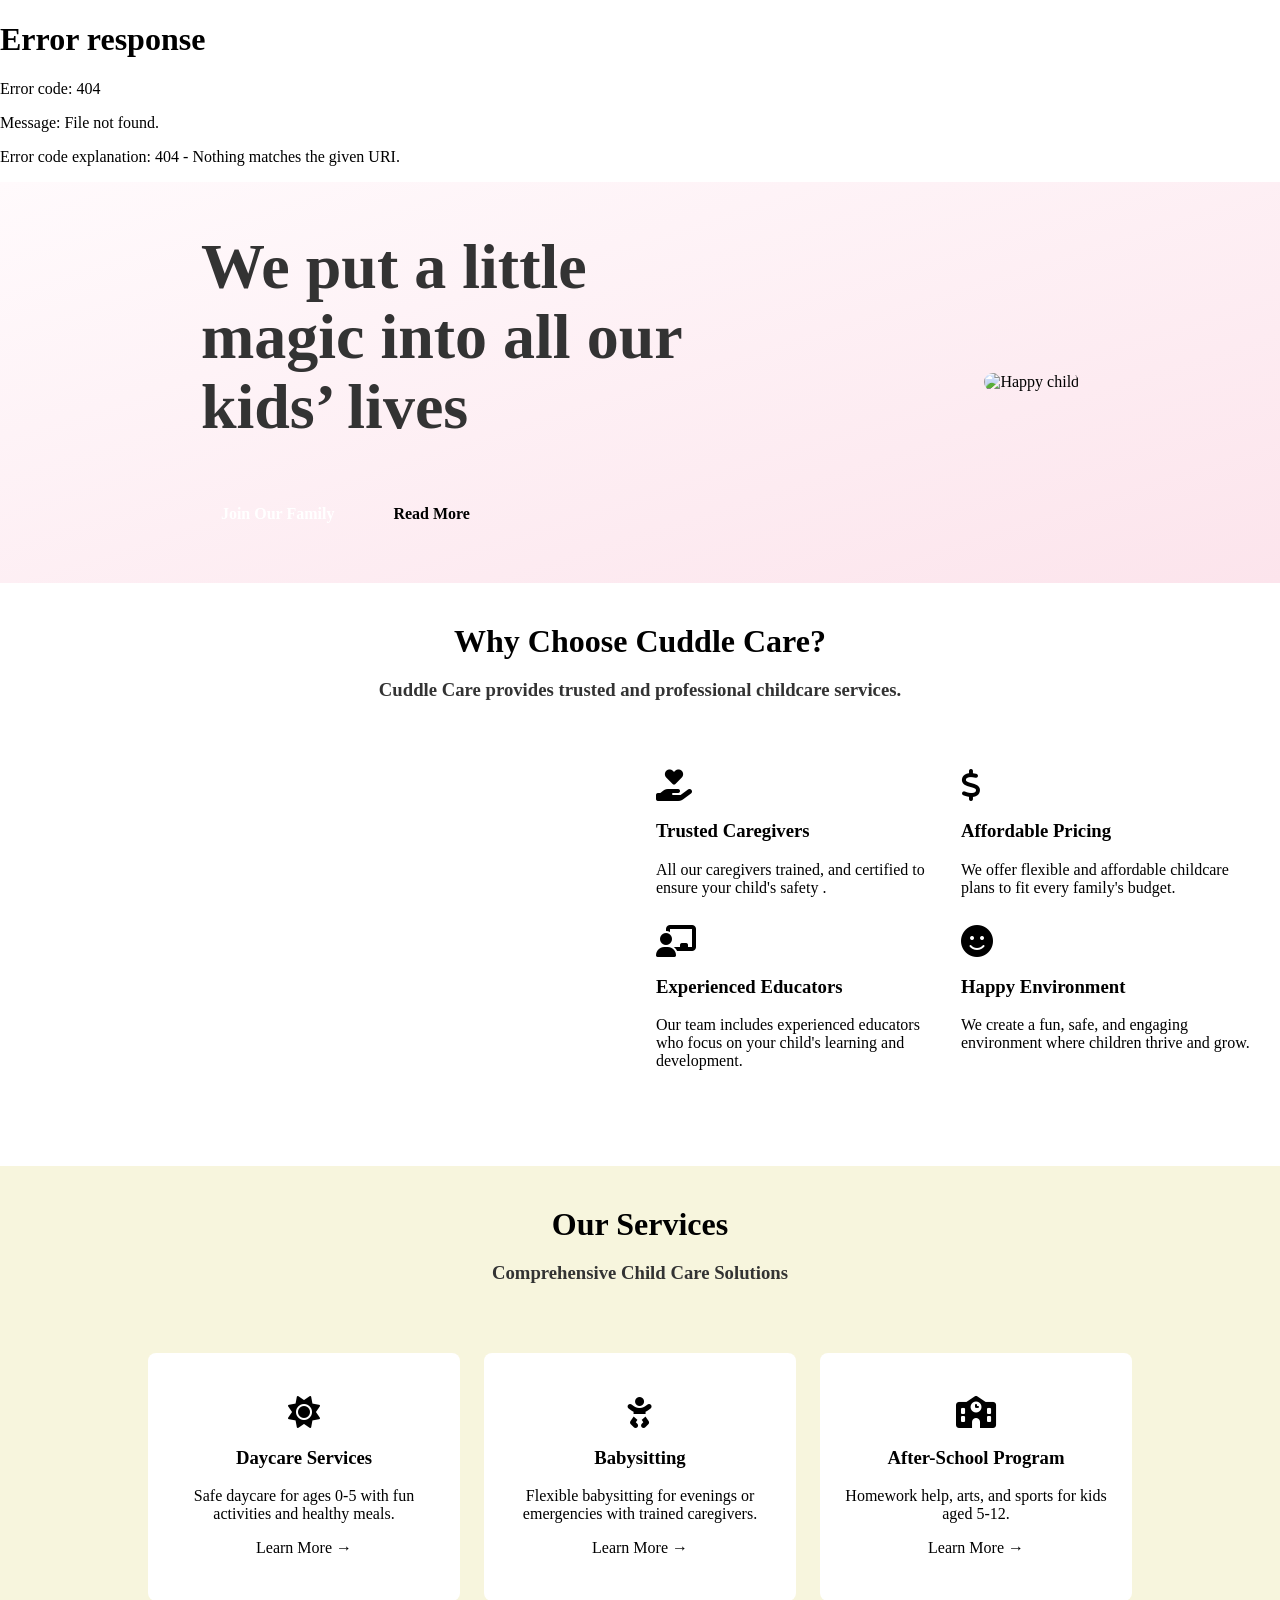
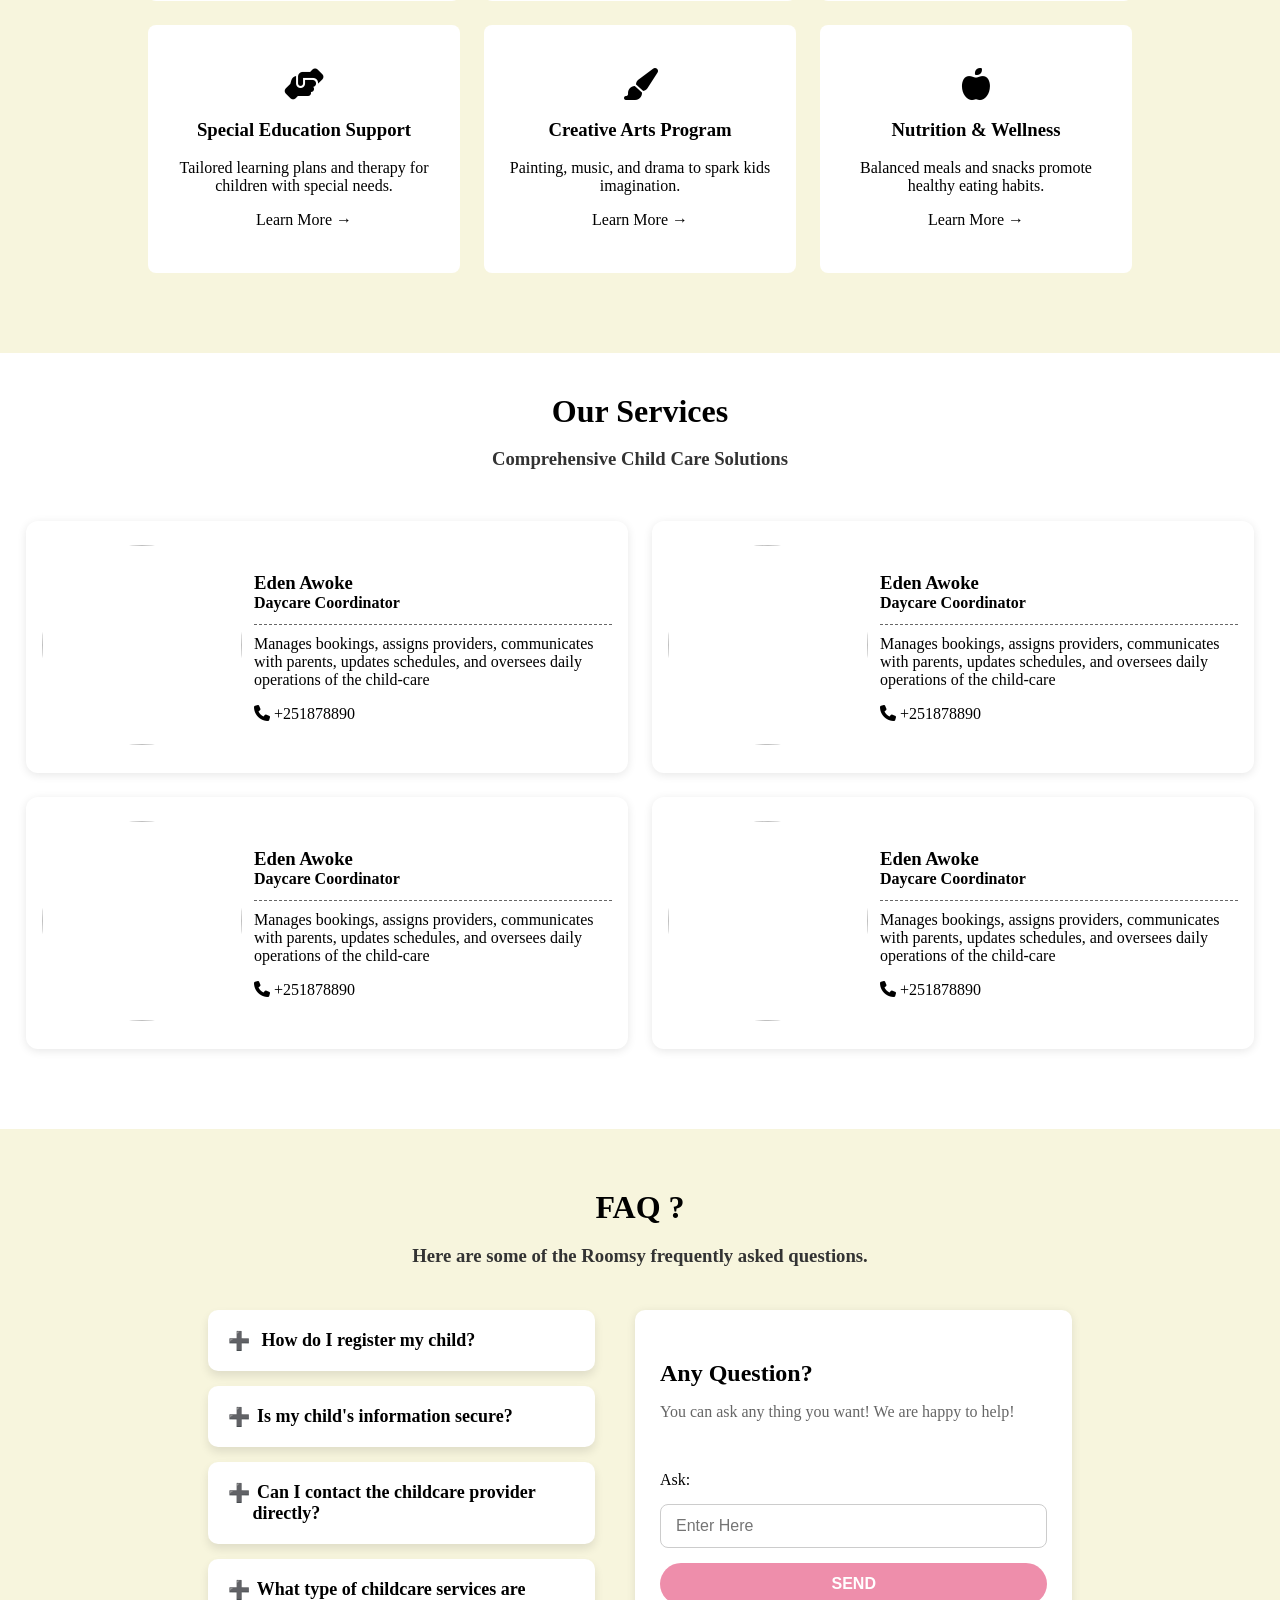
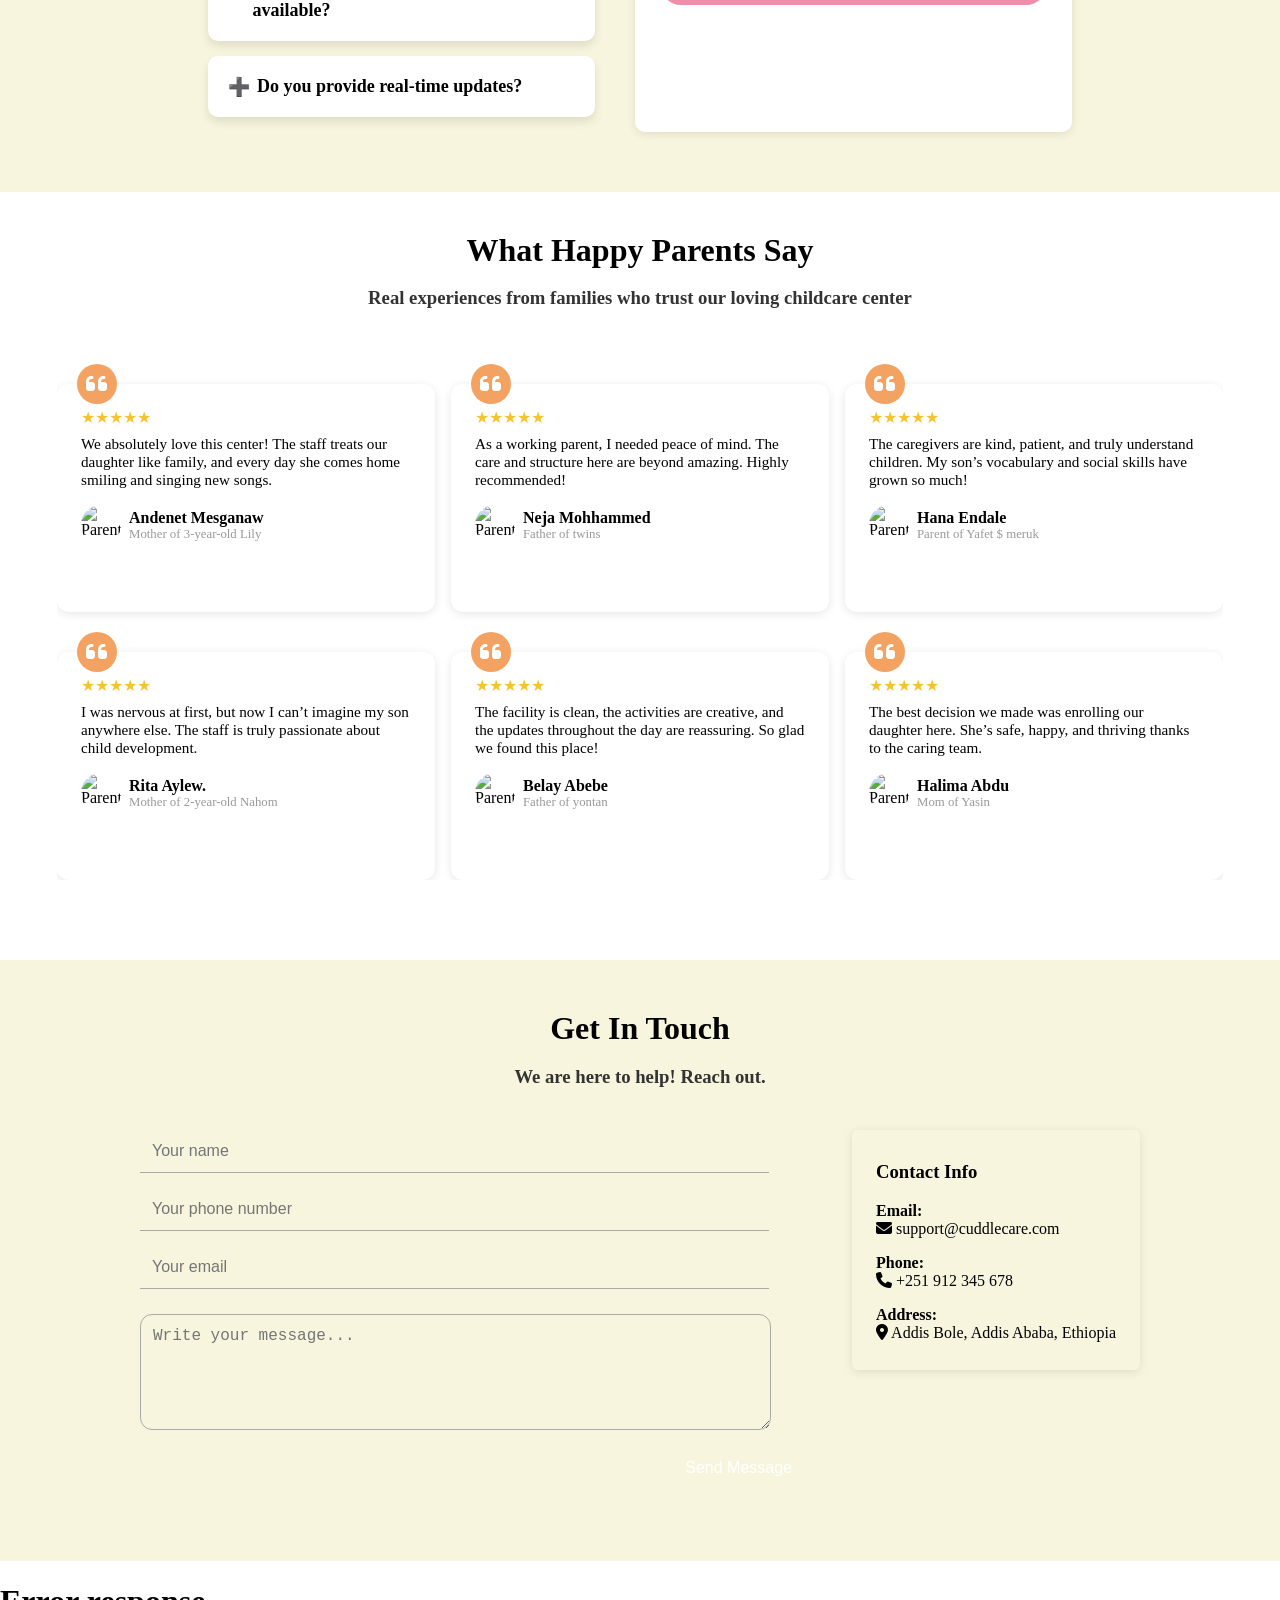
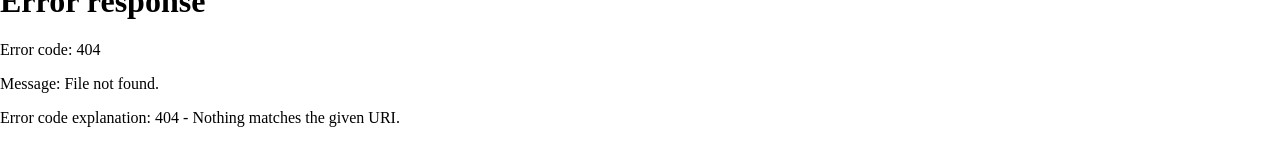
==== frontend/index.html @ 2f06470e "updateing the frontend part" ====
<!DOCTYPE html>
<html lang="en">

<head>
  <meta charset="UTF-8">
  <meta name="viewport" content="width=device-width, initial-scale=1.0">
  <title>Cuddle Care</title>
  <link rel="preconnect" href="https://fonts.googleapis.com">
  <link rel="preconnect" href="https://fonts.gstatic.com" crossorigin>

  <link href="https://fonts.googleapis.com/css2?family=Montserrat:ital,wght@0,100..900;1,100..900&display=swap"
    rel="stylesheet">
  <link rel="preconnect" href="https://fonts.googleapis.com">
  <link rel="preconnect" href="https://fonts.gstatic.com" crossorigin>

  <link
    href="https://fonts.googleapis.com/css2?family=Poppins:ital,wght@0,100;0,200;0,300;0,400;0,500;0,600;0,700;0,800;0,900;1,100;1,200;1,300;1,400;1,500;1,600;1,700;1,800;1,900&display=swap"
    rel="stylesheet">
  <link rel="stylesheet" href="css/style.css">
  <link rel="stylesheet" href="css/components/footer.css">
  <link rel="stylesheet" href="css/components/header.css">

  <link rel="stylesheet" href="https://cdnjs.cloudflare.com/ajax/libs/font-awesome/6.4.2/css/all.min.css">
  <link rel="icon" type="image/png" href="images/favicon.png">
  <link href="https://fonts.googleapis.com/css2?family=Fredoka:wght@400;700&display=swap" rel="stylesheet">

  <script src="https://kit.fontawesome.com/a076d05399.js" crossorigin="anonymous"></script>

</head>

<body>
  <!-- Header -->
  <custom-header></custom-header>

  <!-- Main -->
  <main>
    <section class="hero">
      <div class="content">
        <h1 class="main-title">
          We put a little <br />
          magic into all our <br />
          <span class="highlight">kids’ lives</span>
        </h1>
        <div class="btn-group">
          <a href="#" class="btn primary">Join Our Family</a>
          <a href="#" class="btn secondary">Read More</a>
        </div>
      </div>
      <div class="image">
        <img src="./images/child_image-removebg-preview.png" alt="Happy child" />
      </div>
    </section>

    <!-- Services section -->
    <section class="why-us">
      <div class="header">
        <h1>Why Choose Cuddle Care?</h1>
        <h3>Cuddle Care provides trusted and professional childcare services.</p>
      </div>
      <div class="whycontent">

        <div class="features">
          <div class="feature">
            <i class="fas fa-hand-holding-heart"></i>
            <h3>Trusted Caregivers</h3>
            <p>All our caregivers trained, and certified to ensure your child's safety .</p>
          </div>
          <div class="feature">
            <i class="fas fa-dollar-sign"></i>
            <h3>Affordable Pricing</h3>
            <p>We offer flexible and affordable childcare plans to fit every family's budget.</p>
          </div>
          <div class="feature">
            <i class="fas fa-chalkboard-teacher"></i>
            <h3>Experienced Educators</h3>
            <p>Our team includes experienced educators who focus on your child's learning and development.</p>
          </div>
          <div class="feature">
            <i class="fas fa-smile"></i>
            <h3>Happy Environment</h3>
            <p>We create a fun, safe, and engaging environment where children thrive and grow.</p>
          </div>
        </div>
        <div class="whyImage">
          <img src="images/whyus.jpg" alt="">
        </div>
      </div>
    </section>
    <section class="services">
      <div class="header">
        <h1>Our Services</h1>
        <h3>Comprehensive Child Care Solutions</h3>
      </div>
      <div class="service-cards">
        <div class="service-card">
          <i class="fas fa-sun"></i>
          <h3>Daycare Services</h3>
          <p>Safe daycare for ages 0-5 with fun activities and healthy meals.</p>
          <a href="#">Learn More &#8594;</a>
        </div>
        <div class="service-card">
          <i class="fas fa-baby"></i>
          <h3>Babysitting</h3>
          <p>Flexible babysitting for evenings or emergencies with trained caregivers.</p>
          <a href="#">Learn More &#8594;</a>

        </div>
        <div class="service-card">
          <i class="fas fa-school"></i>
          <h3>After-School Program</h3>
          <p>Homework help, arts, and sports for kids aged 5-12.</p>
          <a href="#">Learn More &#8594;</a>
        </div>
        <div class="service-card">
          <i class="fas fa-hands-helping"></i>
          <h3>Special Education Support</h3>
          <p>Tailored learning plans and therapy for children with special needs.</p>
          <a href="#">Learn More &#8594;</a>
        </div>
        <div class="service-card">
          <i class="fas fa-paint-brush"></i>
          <h3>Creative Arts Program</h3>
          <p>Painting, music, and drama to spark kids imagination.</p>
          <a href="#">Learn More &#8594;</a>
        </div>
        <div class="service-card">
          <i class="fas fa-apple-alt"></i>
          <h3>Nutrition & Wellness</h3>
          <p>Balanced meals and snacks promote healthy eating habits.</p>
          <a href="#">Learn More &#8594;</a>
        </div>
      </div>
    </section>



    <!-- About Section -->
    <section class="teamsection">
      <div class="header">
        <h1>Our Services</h1>
        <h3>Comprehensive Child Care Solutions</h3>
      </div>
      <div class="team">
        <div class="team-member">
          <div class="teamImage"><img src="images/profile.jpg" alt=""></div>
          <div class="teamcontent">
            <div class="name">
              <h3>Eden Awoke</h3>
              <h4>Daycare Coordinator</h4>
            </div>
            <p>Manages bookings, assigns providers, communicates with parents, updates schedules, and oversees daily
              operations of the child-care</p>
            <div class="contact">
              <i class="fa-solid fa-phone"></i>
              +251878890
            </div>
          </div>
        </div>
        <div class="team-member">
          <div class="teamImage"><img src="images/profile.jpg" alt=""></div>
          <div class="teamcontent">
            <div class="name">
              <h3>Eden Awoke</h3>
              <h4>Daycare Coordinator</h4>
            </div>
            <p>Manages bookings, assigns providers, communicates with parents, updates schedules, and oversees daily
              operations of the child-care</p>
            <div class="contact">
              <i class="fa-solid fa-phone"></i>
              +251878890
            </div>
          </div>
        </div>
        <div class="team-member">
          <div class="teamImage"><img src="images/profile.jpg" alt=""></div>
          <div class="teamcontent">
            <div class="name">
              <h3>Eden Awoke</h3>
              <h4>Daycare Coordinator</h4>
            </div>
            <p>Manages bookings, assigns providers, communicates with parents, updates schedules, and oversees daily
              operations of the child-care</p>
            <div class="contact">
              <i class="fa-solid fa-phone"></i>
              +251878890
            </div>
          </div>
        </div>
        <div class="team-member">
          <div class="teamImage"><img src="images/profile.jpg" alt=""></div>
          <div class="teamcontent">
            <div class="name">
              <h3>Eden Awoke</h3>
              <h4>Daycare Coordinator</h4>
            </div>
            <p>Manages bookings, assigns providers, communicates with parents, updates schedules, and oversees daily
              operations of the child-care</p>
            <div class="contact">
              <i class="fa-solid fa-phone"></i>
              +251878890
            </div>
          </div>
        </div>
      </div>
    </section>

    <section class="faq-section">
      <div class="header">
        <h1>FAQ ?</h1>
        <h3>Here are some of the Roomsy frequently asked questions.</h3>
      </div>
      <div class="faq-content">
        <div class="questions">
          <details>
            <summary>&nbsp; How do I register my child?</summary>
            <p>You can register your child by creating an account as a parent/guardian, then filling out the child
              registration form under your dashboard.</p>
          </details>

          <details>
            <summary> &nbsp;Is my child's information secure?</summary>
            <p>Yes, we use secure encryption protocols to keep all personal and medical information safe and private.
            </p>
          </details>

          <details>
            <summary>&nbsp;Can I contact the childcare provider directly?</summary>
            <p>Yes, once a booking is confirmed, you’ll have access to secure messaging with the childcare provider
              through your dashboard.</p>
          </details>

          <details>
            <summary>&nbsp;What type of childcare services are available?</summary>
            <p>We support daycare centers, babysitters, preschool programs, and after-school care options.</p>
          </details>

          <details>
            <summary>&nbsp;Do you provide real-time updates?</summary>
            <p>Yes, providers can send real-time updates about your child’s activities, meals, naps, and more throughout
              the day.</p>
          </details>
        </div>
        <div class="inquiry">
          <h1>Any Question?</h1>
          <p>You can ask any thing you want! We are happy to help!</p>
          <form class="inquiry-wrapper">
            <label for="question">Ask:</label>
            <input type="text" id="question" name="question" placeholder="Enter Here" required>
            <button type="submit">Send</button>
          </form>
        </div>
      </div>
    </section>
    <section class="testimonials" id="testimonials">
      <div class="header">
        <h1>What Happy Parents Say</h1>
        <h3>Real experiences from families who trust our loving childcare center</h3>
      </div>
      <div class="testimonial-container">
        <div class="testimonial-wrapper" id="carousel">
          <div class="testimonial-card">
            <i class="fa-solid fa-quote-left"></i>
            <div class="stars">★★★★★</div>
            <div class="testimonial-text">
              We absolutely love this center! The staff treats our daughter like family, and every day she comes home
              smiling and singing new songs.
            </div>
            <div class="testimonial-footer">
              <img src="https://i.pravatar.cc/40?img=12" alt="Parent 1" />
              <div>
                <div class="name">Andenet Mesganaw</div>
                <div class="title">Mother of 3-year-old Lily</div>
              </div>
            </div>
          </div>

          <div class="testimonial-card">
            <i class="fa-solid fa-quote-left"></i>
            <div class="stars">★★★★★</div>
            <div class="testimonial-text">
              As a working parent, I needed peace of mind. The care and structure here are beyond amazing. Highly
              recommended!
            </div>
            <div class="testimonial-footer">
              <img src="https://i.pravatar.cc/40?img=14" alt="Parent 2" />
              <div>
                <div class="name">Neja Mohhammed</div>
                <div class="title">Father of twins</div>
              </div>
            </div>
          </div>

          <div class="testimonial-card">
            <i class="fa-solid fa-quote-left"></i>
            <div class="stars">★★★★★</div>
            <div class="testimonial-text">
              The caregivers are kind, patient, and truly understand children. My son’s vocabulary and social skills
              have grown so much!
            </div>
            <div class="testimonial-footer">
              <img src="https://i.pravatar.cc/40?img=22" alt="Parent 3" />
              <div>
                <div class="name">Hana Endale</div>
                <div class="title">Parent of Yafet $ meruk</div>
              </div>
            </div>
          </div>

          <div class="testimonial-card">
            <i class="fa-solid fa-quote-left"></i>
            <div class="stars">★★★★★</div>
            <div class="testimonial-text">
              I was nervous at first, but now I can’t imagine my son anywhere else. The staff is truly passionate about
              child development.
            </div>
            <div class="testimonial-footer">
              <img src="https://i.pravatar.cc/40?img=24" alt="Parent 4" />
              <div>
                <div class="name">Rita Aylew.</div>
                <div class="title">Mother of 2-year-old Nahom</div>
              </div>
            </div>
          </div>

          <div class="testimonial-card">
            <i class="fa-solid fa-quote-left"></i>
            <div class="stars">★★★★★</div>
            <div class="testimonial-text">
              The facility is clean, the activities are creative, and the updates throughout the day are reassuring. So
              glad we found this place!
            </div>
            <div class="testimonial-footer">
              <img src="https://i.pravatar.cc/40?img=16" alt="Parent 5" />
              <div>
                <div class="name">Belay Abebe</div>
                <div class="title">Father of yontan</div>
              </div>
            </div>
          </div>

          <div class="testimonial-card">
            <i class="fa-solid fa-quote-left"></i>
            <div class="stars">★★★★★</div>
            <div class="testimonial-text">
              The best decision we made was enrolling our daughter here. She’s safe, happy, and thriving thanks to the
              caring team.
            </div>
            <div class="testimonial-footer">
              <img src="https://i.pravatar.cc/40?img=18" alt="Parent 6" />
              <div>
                <div class="name">Halima Abdu</div>
                <div class="title">Mom of Yasin</div>
              </div>
            </div>
          </div>
        </div>
      </div>
    </section>
    <section class="get-in-touch" id="get-in-touch">
      <div class="header">
        <h1>Get In Touch</h1>
        <h3>We are here to help! Reach out.</h3>
      </div>
      <div class="contact-wrapper">
        <div class="contact-form">
          <form action="send-email.php" method="post">
              <input type="text" id="name" name="name" placeholder="Your name" required>
              <input type="tel" id="phone" name="phone" placeholder="Your phone number" required>
            <br>
            <input type="email" id="email" name="email" placeholder="Your email" required><br>
            <textarea id="message" name="message" cols="30" rows="5" placeholder="Write your message..."
              required></textarea><br>
            <div class="button-wrapper">
              <button type="submit">Send Message</button>
            </div>
          </form>
        </div>

        <div class="vertical-line"></div>

        <div class="contact-info">
          <h3>Contact Info </h3>
          <p><strong>Email:</strong><br> <i class="fa-solid fa-envelope"></i> support@cuddlecare.com</p>
          <p><strong>Phone:</strong><br> <i class="fa-solid fa-phone"></i> +251 912 345 678</p>
          <p><strong>Address:</strong><br> <i class="fa-solid fa-location-dot"></i> Addis Bole, Addis Ababa, Ethiopia
          </p>
        </div>

      </div>

    </section>

  </main>
  <custom-footer></custom-footer>
  <script src="js/app.js"></script>
  <script src="./js/layout.js" defer></script>
</body>

</html>
---- frontend/css/style.css ----
@import url('./variables.css');

body {
  font-family: var(--font-family-p);
  margin: 0;
  padding: 0;
  animation: fadeIn 1.5s ease-in-out;
  box-sizing: border-box;
}

h1 {
  font-family: var(--font-family-h);
}

html,
body {
  overflow-x: hidden;
}

@keyframes fadeIn {
  from {
    opacity: 0;
  }

  to {
    opacity: 1;
  }
}

.header {
  text-align: center;
}

.header h1 {
  font-size: 32px;
  font-weight: 700;
  margin: 0;
}

.header h3 {
  font-family: 12px;
  color: #333;
}

@media (main-width:760px) {
  .header h1 {
    font-size: 46px;
  }

  .header h3 {
    font-size: 16px;
  }
}

.hero {
  display: flex;
  align-items: center;
  justify-content: space-around;
  padding: 50px;
  background: linear-gradient(to bottom right, #fffafc, #fce4ec);
  overflow: hidden;
}

.hero h1 {
  color: #333;
  margin-top: 0;
  font-size: 4em;
  font-weight: bold;
  line-height: 70px;
}

.highlight {
  color: var(--primary-color);
  font-weight: bold;
}

.btn {
  display: inline-block;
  padding: 10px 20px;
  text-decoration: none;
  font-weight: bold;
  border-radius: 30px;
  margin-right: 15px;
  transition: all 0.3s ease;
}

.primary {
  background-color: var(--primary-color);
  color: white;
}

.secondary {
  border: 2px solid var(--primary-color);
  color: var(--primary-color);
  background-color: transparent;
}

.secondary:hover {
  background-color: var(--primary-color);
  color: white;
}

.primary:hover {
  opacity: 0.85;
}

.image img {
  max-width: 400px;
  height: auto;
  border-radius: 20px;
}

@media (max-width: 800px) {
  .hero h1 {
    font-size: 3em;
    line-height: 50px;
  }

  .content,
  .image {
    width: 50%;
  }

  .image img {
    max-width: 300px;
  }

  .buttons {
    justify-content: center;
    flex-wrap: wrap;
  }
}

@media (max-width: 560px) {
  .hero {
    width: 100%;
    width: 100%;
    padding: 20px 15px;
    box-sizing: border-box;
    display: flex;
    flex-direction: column;
    padding-top: 60px;
  }

  .hero h1 {
    font-size: 35px;
    padding: 20px;
    margin: 0px;
    margin-bottom: 20px;
  }

  .breadcrumb {
    padding-top: 30px;
    font-size: 12px;
    margin-bottom: 4px;
  }

  .content,
  .image {
    width: 100%;
    text-align: center;
  }

  .btn-group {
    display: flex;
    align-items: center;
    justify-content: center;
  }

  .btn {
    margin-bottom: 10px;
    width: 90px;
    font-size: 13px;
    padding: 5px 8px;
    text-align: center;
  }

  .hero {
    padding: 15px;
  }

  .image img {
    width: 180px;
    margin-top: 50px;
  }
}

.section {
  padding: 60px 20px;
  width: 1000px;
  margin: auto;
}

.section h2 {
  color: var(--primary-color);
  font-size: 2rem;
  margin-bottom: 15px;
  text-align: center;
}

.section p {
  font-size: 1rem;
  line-height: 1.6;
  text-align: center;
}

.mission {
  margin: auto;
  width: 80%;
  text-align: center;
}

.mission hr {
  height: 5px;
  border: none;
  background-color: var(--primary-color);
  margin: 20px 500px 20px 500px;
  border-radius: 50%;

}

.why-us {
  padding: 40px 26px;
  padding-bottom: 80px;
  display: flex;
  flex-direction: column;
  align-items: center;
  justify-content: center;
  gap: 32px;

}

.why-us .whycontent {
  display: grid;
  grid-template-columns: 1fr;
  justify-items: center;
  align-items: center;
  gap: 32px;
}

.whycontent .features {
  order: 1;
  display: grid;
  grid-template-columns: 1fr;
  gap: 12px;
}

.feature i {
  font-size: 32px;
  color: var(--primary-color);
}

.whyImage img {
  order: 0;
  width: 100%;
  border-radius: 8px;
}


@media (min-width:780px) {
  .why-us {
    gap: 50px;
  }

  .why-us .whycontent {
    grid-template-columns: 1fr 1fr;
  }

  .whycontent .features {
    grid-template-columns: 1fr 1fr;
  }
}

.services {
  background: #f7f5dd;
  padding: 40px 26px;
  padding-bottom: 80px;
  display: flex;
  flex-direction: column;
  align-items: center;
  justify-content: center;
  gap: 32px;
}

.service-cards {
  display: grid;
  grid-template-columns: 1fr;
  place-content: center;
  align-items: center;
  gap: 24px;
}

.service-cards .service-card {
  width: 280px;
  height: 200px;
  text-align: center;
  background-color: #fff;
  padding: 24px 16px;
  border: #aaa;
  border-radius: 6px;
  display: flex;
  align-items: center;
  justify-content: center;
  flex-direction: column;
  border-radius: 8px;
}

.service-card i {
  font-size: 32px;
  color: var(--primary-color);
}

.service-card p {
  margin-top: 0px;
}

.service-card a {
  text-decoration: none;
  color: var(--primary-color);
  transition: all 0.5s ease-in-out;

}

.service-card a:hover {
  transform: scale(1.1);
}

@media (min-width:780px) {
  .services {
    gap: 50px;
  }

  .services .service-cards {
    grid-template-columns: 1fr 1fr;
  }
}

@media (min-width:780px) {
  .services .service-cards {
    grid-template-columns: 1fr 1fr 1fr;
  }
}

.teamsection {
  padding: 40px 26px;
  padding-bottom: 80px;
  display: flex;
  flex-direction: column;
  align-items: center;
  justify-content: center;
  gap: 32px;
}

.team {
  display: grid;
  grid-template-columns: 1fr;
  align-items: center;
  place-items: center;
  gap: 24px;
}

.team .team-member {
  display: flex;
  flex-direction: column;
  align-items: center;
  gap: 12px;
  box-shadow: 0 2px 10px rgba(0, 0, 0, 0.097);
  border-radius: 12px;
  padding: 24px 16px;
}


.teamImage img {
  object-position: center;
  border-radius: 50%;
  width: 130px;
  height: 130px;
  border-color: black;
  border-width: 1px;
}

.teamcontent {
  text-align: left;
}

.teamcontent .name {
  padding-bottom: 12px;
  border-bottom: 1px dashed #666;

}

.teamcontent p {
  margin-top: 10px;
}

.teamcontent .name h4,
.teamcontent .name h3 {
  margin: 0px;
}

@media (min-width:760px) {
  .team {
    grid-template-columns: 1fr 1fr;
  }
  .team .team-member {
    flex-direction: row;
  }

  .teamImage img {
    width: 200px;
    height: 200px;
  }
}



.faq-section {
  padding: 60px 20px;

  display: flex;

  justify-content: center;
  gap: 24px;
  flex-direction: column;
  background: #f7f5dd;
}

.header {
  text-align: center;

}

.faq-content {
  max-width: 1200px;
  margin: auto;
  display: flex;
  flex-wrap: wrap;
  gap: 40px;
  justify-content: space-between;
}

.questions {
  flex: 1;
  min-width: 300px;
}

.questions details {
  background: #fff;
  border-radius: 10px;
  padding: 20px;
  margin-bottom: 15px;
  box-shadow: 0 5px 10px rgba(0, 0, 0, 0.097);
  transition: all 0.3s ease;
}

.questions summary {
  font-size: 18px;
  font-weight: bold;
  cursor: pointer;
  outline: none;
}

.questions p {
  margin-top: 10px;
  color: #555;
  font-size: 16px;
}

details summary {
  list-style: none;
  cursor: pointer;
  position: relative;
  padding-left: 25px;
}

details summary::before {
  content: "➕";
  position: absolute;
  left: 0;
  top: 0;
  font-size: 18px;
  color: #00bcd4;
  transition: transform 0.3s;
}

details[open] summary::before {
  content: "➖";
}

.inquiry {
  flex: 1;
  min-width: 300px;
  background: #fff;
  padding: 30px 25px;
  border-radius: 10px;
  box-shadow: 0 2px 10px rgba(0, 0, 0, 0.097);
}

.inquiry h1 {
  font-size: 24px;
  margin-bottom: 10px;
}

.inquiry p {
  margin-bottom: 50px;
  color: #666;
}

.inquiry-wrapper {
  display: flex;
  flex-direction: column;
  gap: 15px;
}

.inquiry-wrapper input {
  padding: 12px 15px;
  border: 1px solid #ccc;
  border-radius: 8px;
  font-size: 16px;
}

.inquiry-wrapper button {
  background: #ee8eab;
  color: white;
  border: none;
  padding: 12px 25px;
  font-size: 16px;
  text-transform: uppercase;
  border-radius: 30px;
  cursor: pointer;
  font-weight: bold;
  transition: background 0.3s ease;
}

.inquiry-wrapper button:hover {
  background: var(--primary-light);
}

@media (max-width: 768px) {
  .faq-content {
    flex-direction: column;
  }

  .questions,
  .inquiry {
    width: 100%;
  }
}

.testimonials {
  padding: 40px 26px;
  padding-bottom: 80px;
  display: flex;
  flex-direction: column;
  align-items: center;
  justify-content: center;
  gap: 32px;

}


.testimonial-container {
  position: relative;
  overflow-x: hidden;
}

.testimonial-wrapper {
  display: grid;
  grid-template-columns: 1fr;
  align-items: center;
  gap: 1rem;
  transition: transform 0.5s ease-in-out;
}

.testimonial-card {
  margin-top: 24px;
  background: #fff;
  border-radius: 12px;
  box-shadow: 0 4px 10px rgba(0, 0, 0, 0.08);
  padding: 1.5rem;
  width: 330px;
  height: 180px;
  flex-shrink: 0;
  box-shadow: 0 2px 10px rgba(0, 0, 0, 0.097);
  position: relative;
}

.testimonial-card i {
  position: absolute;
  top: -20px;
  left: 20px;
  background: #f4a261;
  color: #fff;
  font-size: 1.5rem;
  border-radius: 50%;
  width: 40px;
  height: 40px;
  display: flex;
  align-items: center;
  justify-content: center;
}

.testimonial-card .stars {
  color: #f4c430;
  margin-bottom: 0.5rem;
}

.testimonial-card .testimonial-text {
  font-size: 0.95rem;
  margin-bottom: 1rem;
}

.testimonial-card .testimonial-footer {
  display: flex;
  align-items: center;
  gap: 0.5rem;
}

.testimonial-footer img {
  width: 40px;
  height: 40px;
  border-radius: 50%;
}

.testimonial-footer .name {
  font-weight: bold;
}

.testimonial-footer .title {
  font-size: 0.8rem;
  color: #999;
}

@media (min-width: 768px) {
  .testimonial-wrapper {
    grid-template-columns: 1fr 1fr;
  }
}

@media (min-width: 1150px) {
  .testimonial-wrapper {
    grid-template-columns: 1fr 1fr 1fr;
  }
}




.get-in-touch {
  padding: 50px 10px;
  background: #f7f5dd;
}

.contact-wrapper {
  display: flex;
  justify-content: center;
  align-items: flex-start;
  gap: 20px;
  max-width: 1000px;
  margin: auto;
  padding: 24px;
}

.contact-form {
  flex: 1 1 45%;
  border-radius: 10px;

}

.contact-form input,
.contact-form textarea {
  padding: 12px;
  margin-bottom: 15px;
  border: none;
  border-bottom: 1.5px solid #aaa;
  font-size: 16px;
  outline: none;
  background: transparent;

}

.contact-form input::placeholder,
.contact-form textarea::placeholder {
  font-family: var(--font-family-p);
}

.contact-form textarea {
  border: 1.5px solid #aaa;
  border-radius: 12px;
  margin-top: 10px;
}

.contact-form input,
.contact-form textarea {
  width: 90%;
}



.contact-form button {
  padding: 10px 20px;
  background-color: var(--primary-light);
  border: none;
  color: #fff;
  border-radius: 8px;
  cursor: pointer;
  font-size: 16px;
  transition: background-color 0.3s ease;
}

.contact-form button:hover {
  background-color: #0097a7;
}

.contact-info {
  width: max-content;
  padding: 12px 24px;
  box-shadow: 0 2px 10px rgba(0, 0, 0, 0.097);
  border-radius: 6px;
  background-color: transparent;
}

.button-wrapper {
  display: flex;
  justify-content: flex-end;
}

/* Responsive Design */
@media (max-width: 800px) {
  .contact-wrapper {
    flex-direction: column;
  }
/* .contact-form input[type="text"],
.contact-form input[type="tel"] {
  width: 41%;
  margin-right: 10px;
} */

  .vertical-line {
    display: none;
  }

  .contact-form {
    width: 100%;
  }

  .contact-info {
    width: 100%;
  }
}
---- frontend/css/components/footer.css ----
footer {
    background-color: #3e5576;
    color:#f1f1f1;
    padding: 20px 40px;
}

.footerSection {
   z-index: 9999;
   display: flex;
   gap: 24px;
   justify-content: space-evenly;
}
 .boxOne ,.boxThree ,.boxtwo{
    width: 30%;
 } 

 .boxTwo {
    width: 38%;
    display: flex;
    justify-content:space-around;
    gap: 12px;
    border-right: solid #666;
    border-width: 1px;
 }
 .boxTwo h3 {
    text-align: center;
 }
 .boxThree {
   border-left: 2px;
    border-color: #555;
 }
 .social {
    margin-top: 12px;
 }

 .footerLogo  {
   margin-bottom: 60px;
 }
.socialContainer {
    display: flex;
    align-items: center;
    gap: 12px;
}
 .socialContainer a {
    border-radius: 50%;
    width: 32px;
    height: 32px;
   color:black;
    display: flex;
    align-items: center;
    justify-content: center;
     background-color:#f1f1f1;
    text-decoration: none;
    transition: all ease-in-out .5s;
 }
 .socialContainer a:hover {
    transform: scale(1.1);
 }

 .quickLink {
    display: flex;
    flex-direction: column;
 }
 .quickLink h3 {
     text-transform: capitalize;
     text-align: start; 
 }
 ul {
    list-style: none;
    margin: 0;
    padding: 0;
 }
 ul li {
    margin-bottom:2px;
 }
 ul li a {
    text-decoration: none;
     color:#f1f1f1;
    font-size: 16px;
 }
 p{
    font-size: 16px;
 }

 .copy {
    text-align: center;
    font-weight:bolder;
    font-size: 18px;
 }

 @media (max-width: 768px) {
    .footerSection {
        display: flex;
        flex-direction: column;
        align-items: start;
        gap: 16px;
    }
    .boxOne , .boxThree , .boxTwo {
        width: 100%;
    }
    .boxTwo {
       flex-direction: column;
       border: none;
    }
    .quickLink ul {
        display: flex;
        flex-wrap: wrap;
        gap:10px;
        
    }
}
---- frontend/css/components/header.css ----
header {
  display: flex;
  justify-content: space-between;
  align-items: center;
  background: var(--primary-color, #e75480);
  padding: 20px 40px;
  box-shadow: 0 4px 10px rgba(0, 0, 0, 0.05);
  position: sticky;
  top: 0;
  z-index: 999;
  color: white;
}

/* Logo */
.logo {
  display: flex;
  align-items: center;
  color: white;

  a {
    text-decoration: none;
    display: flex;
    vertical-align: middle;

    img {
      width: 50px;
    }
  }
}

.logo h1 {
  font-size: 1.8rem;
  margin: 0;
  color: white;
  font-family: 'Segoe UI', sans-serif;
}

/* Navigation */
nav {
  transition: 0.3s ease-in-out;
  display: flex;
  align-items: center;
  font-family: 'Segoe UI', sans-serif;
}

#menu-toggle {
  font-size: 24px;
  cursor: pointer;
  display: none;
}

nav ul {
  list-style: none;
  display: flex;
  gap: 30px;
  margin: 0;
  padding: 0;
}

header a {
  text-decoration: none;
  color: #333;
  font-size: 1rem;
  font-weight: 500;
  transition: color 0.3s ease, border-bottom 0.3s ease;
  padding-bottom: 4px;
}

li:hover {
  color: #ff6f91;
  border-bottom: 2px solid #ff6f91;
}

/* Responsive Navigation */
.dropdown {
  position: relative;
  transition: all 0.3s ease-in-out;
}

.dropdown-menu {
  display: none;
  position: absolute;
  top: 28px;
  left: 0;
  background-color: #ffe8e8;
  border-radius: 8px;
  padding: 10px 0;
  box-shadow: 0 4px 12px rgba(0, 0, 0, 0.1);
  z-index: 100;
  min-width: 180px;
  transition: all 0.3s ease-in-out;
}

.dropdown-menu li a {
  color: #333;
  text-decoration: none;
  display: block;
  padding: 10px 20px;
}

.dropdown-menu li a:hover {
  background-color: #ffdee2;
  color: #e75480;
  border-radius: 6px;
}

/* Show dropdown on hover */
.dropdown:hover .dropdown-menu {
  display: block;
}

.signup-btn {
  background-color: #ff6f91;
  color: white;
  border: none;
  padding: 10px 15px;
  font-size: 1rem;
  border-radius: 8px;
  cursor: pointer;
  transition: background-color 0.3s ease;
  box-sizing: border-box;
}

.signup-btn:hover {
  background-color: #e75480;
  color: white;
  border-bottom: none;
}

/* Responsive header*/
@media (max-width: 830px) {
  #navbar {
    max-height: 0;
    overflow: hidden;
    transition: max-height 1s ease;
    width: 100%;
    flex-direction: column;
    margin-top: 10px;
  }

  #navbar.active {
    max-height: 500px;
    /* Adjust depending on your nav content height */
  }

  #menu-toggle {
    display: block;
    cursor: pointer;
    margin-top: 5px;
  }

  #open-icon,
  #close-icon {
    font-size: 24px;
    transition: opacity 0.3s ease;
  }

  #close-icon {
    display: none;
  }

}
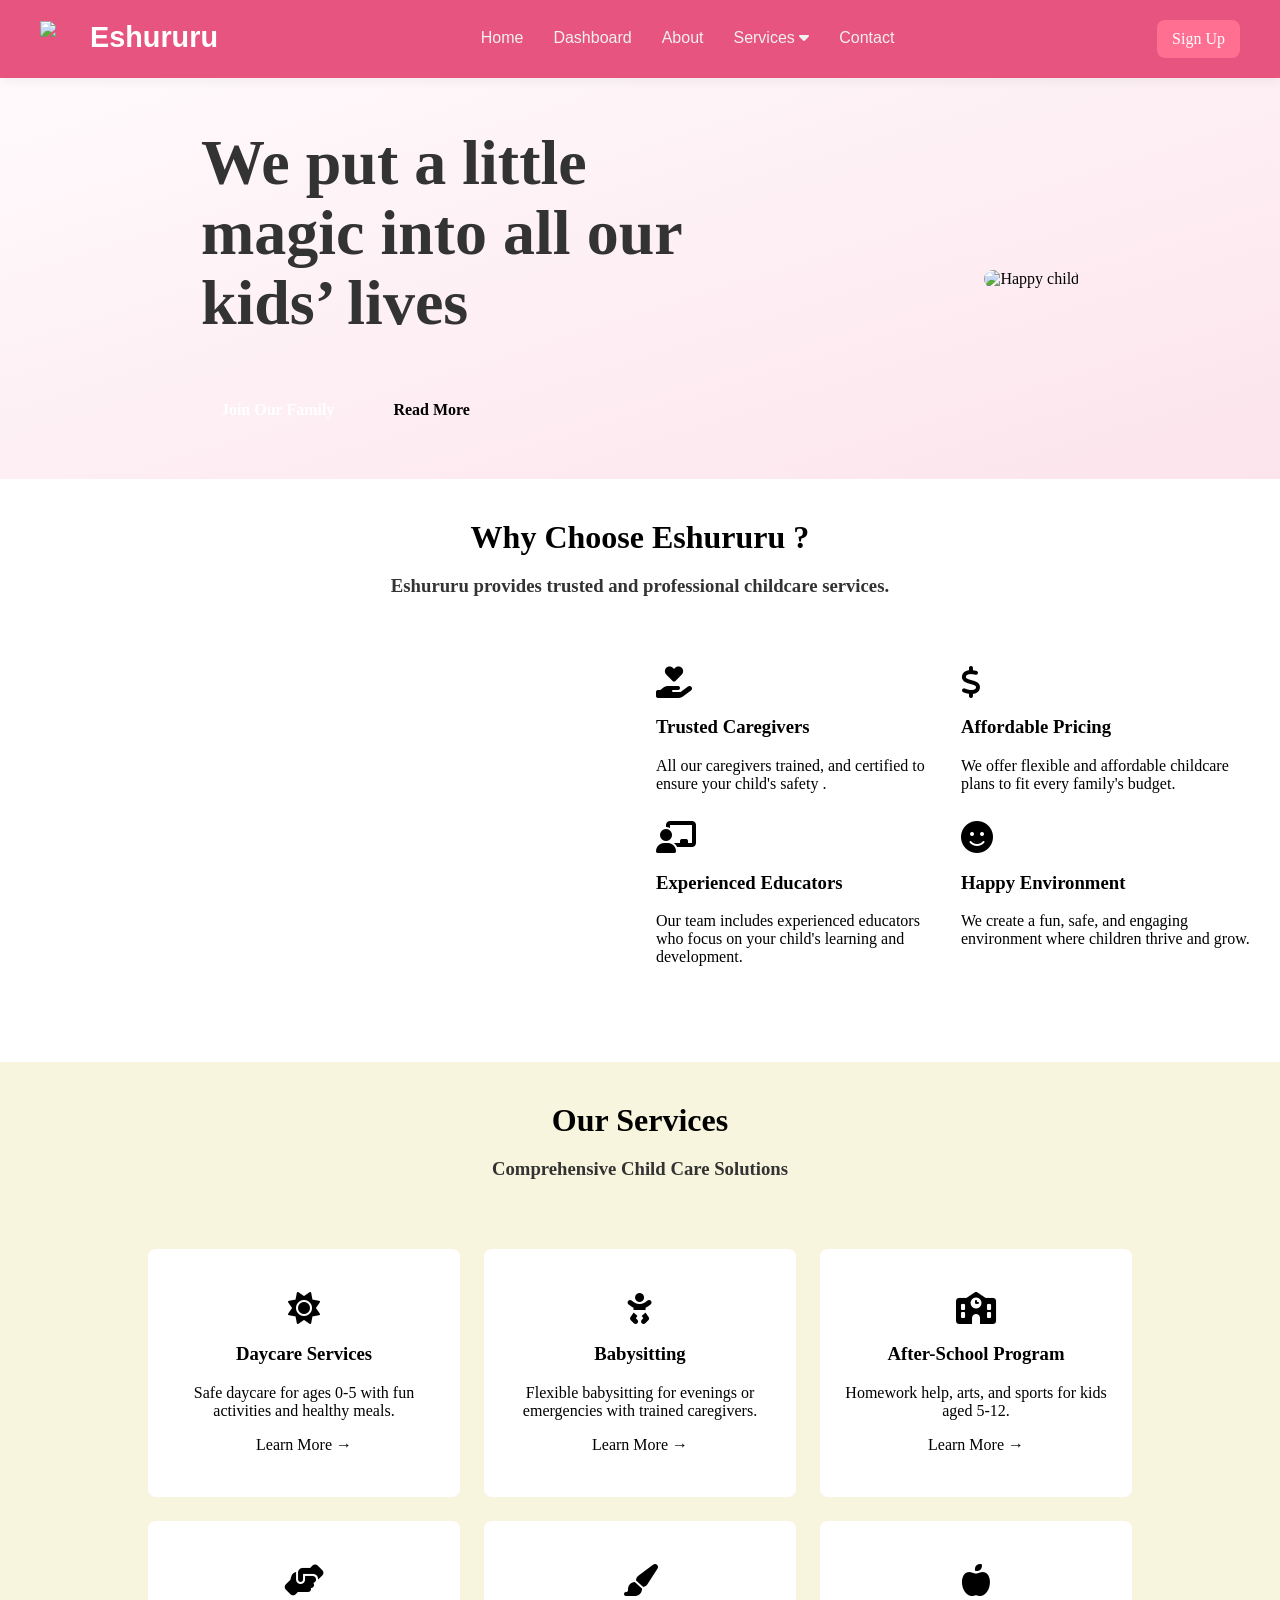
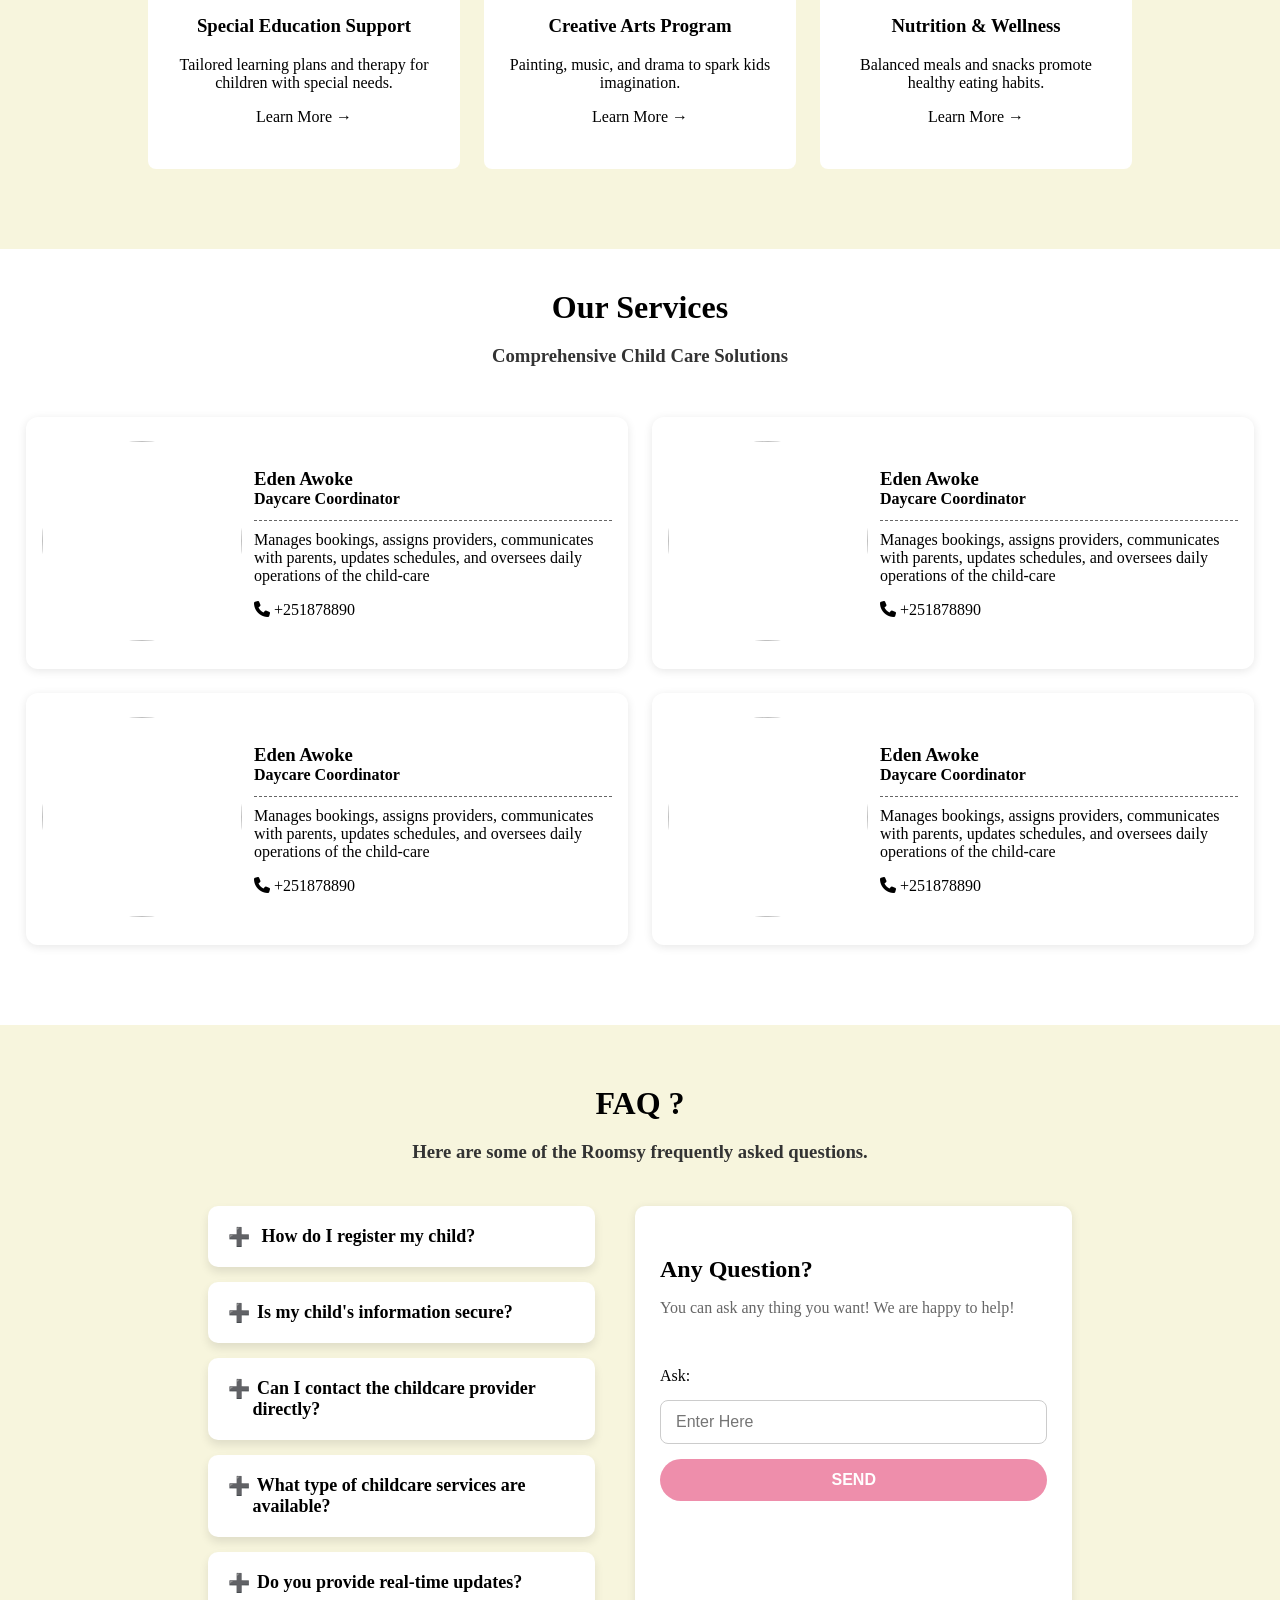
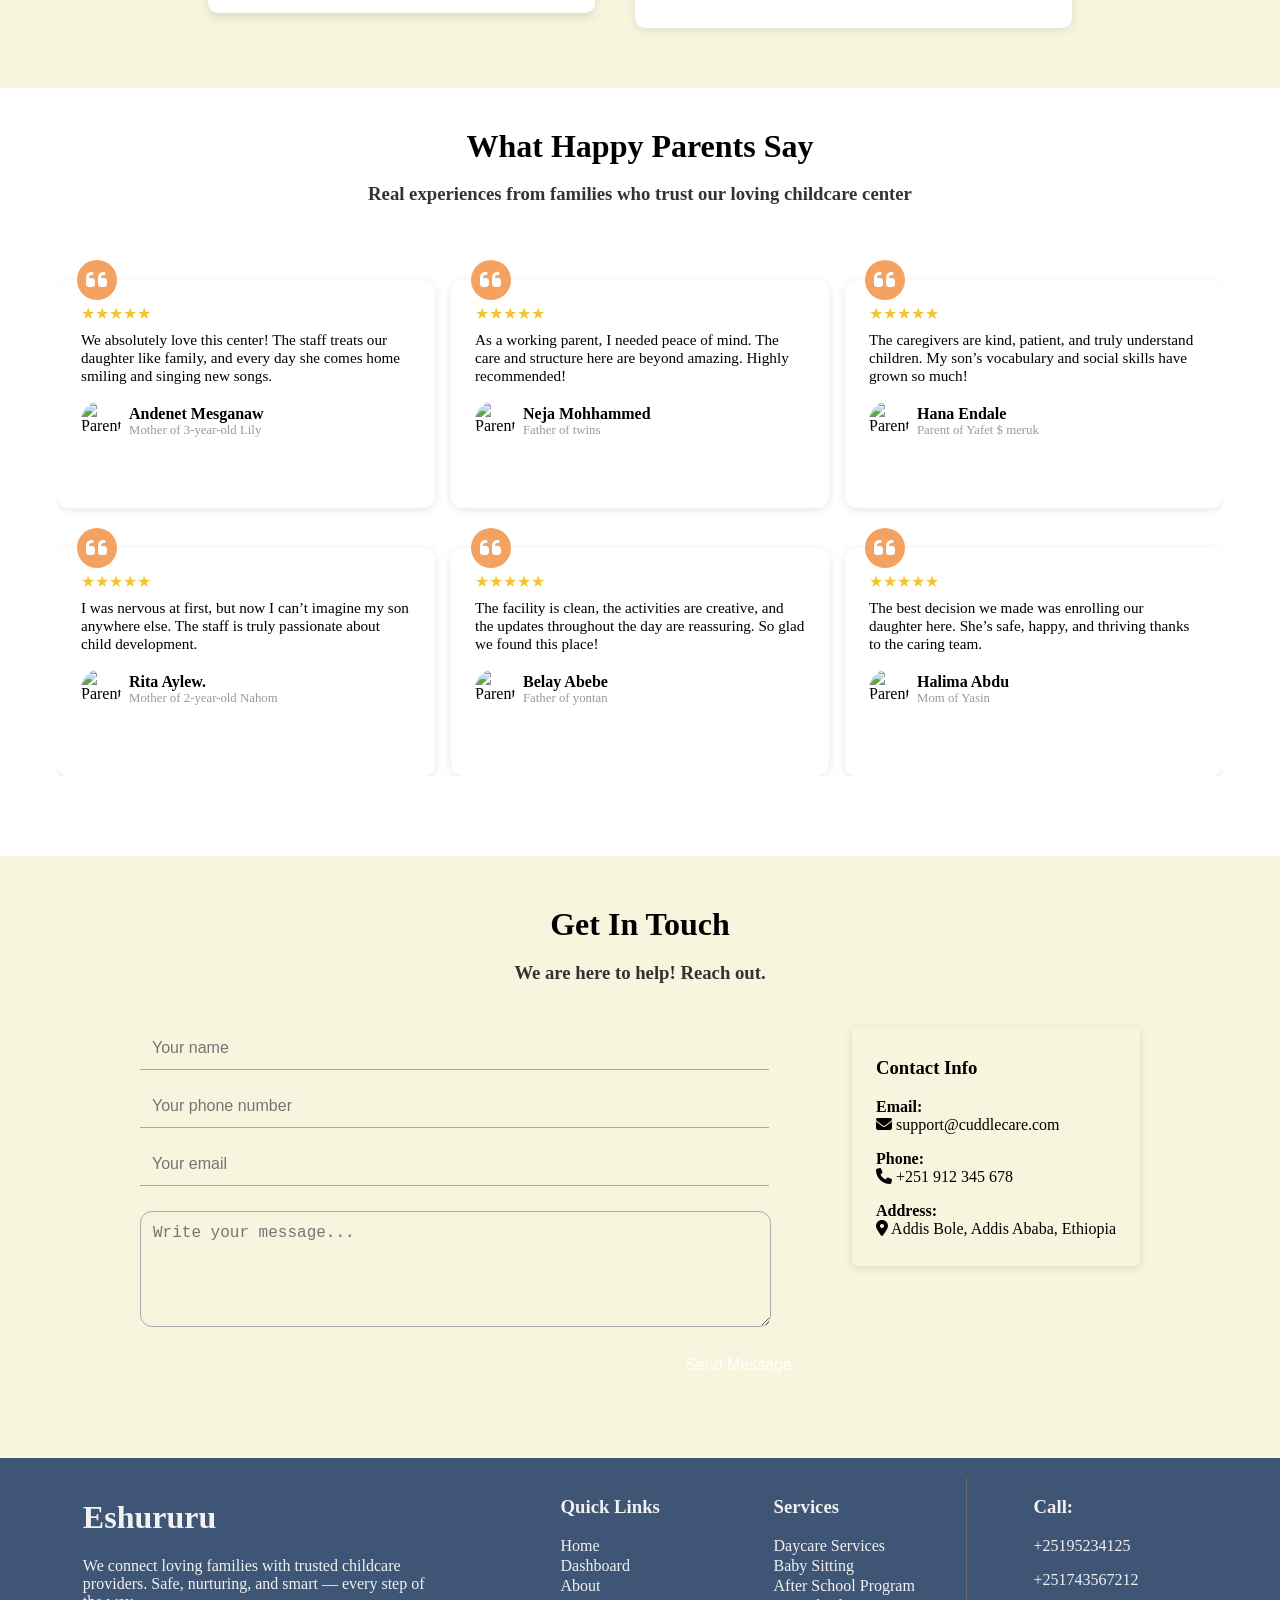
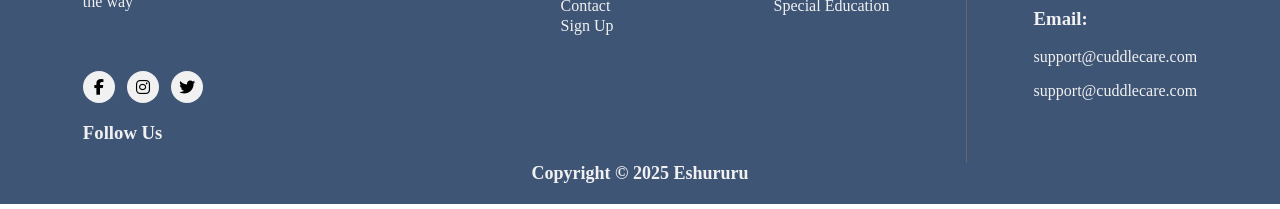
==== commit 352e6b6d: "I have finished the pages and please check the route of the header and the footer" ====
--- a/frontend/index.html
+++ b/frontend/index.html
@@ -54,8 +54,8 @@
     <!-- Services section -->
     <section class="why-us">
       <div class="header">
-        <h1>Why Choose Cuddle Care?</h1>
-        <h3>Cuddle Care provides trusted and professional childcare services.</p>
+        <h1>Why Choose Eshururu ?</h1>
+        <h3>Eshururu provides trusted and professional childcare services.</p>
       </div>
       <div class="whycontent">
 
@@ -92,30 +92,31 @@
         <h3>Comprehensive Child Care Solutions</h3>
       </div>
       <div class="service-cards">
+      
         <div class="service-card">
           <i class="fas fa-sun"></i>
           <h3>Daycare Services</h3>
           <p>Safe daycare for ages 0-5 with fun activities and healthy meals.</p>
-          <a href="#">Learn More &#8594;</a>
+          <a href="./pages/daycareService.html">Learn More &#8594;</a>
         </div>
         <div class="service-card">
           <i class="fas fa-baby"></i>
           <h3>Babysitting</h3>
           <p>Flexible babysitting for evenings or emergencies with trained caregivers.</p>
-          <a href="#">Learn More &#8594;</a>
+          <a href="./pages/babysitting.html">Learn More &#8594;</a>
 
         </div>
         <div class="service-card">
           <i class="fas fa-school"></i>
           <h3>After-School Program</h3>
           <p>Homework help, arts, and sports for kids aged 5-12.</p>
-          <a href="#">Learn More &#8594;</a>
+          <a href="./pages/afterSchool.html">Learn More &#8594;</a>
         </div>
         <div class="service-card">
           <i class="fas fa-hands-helping"></i>
           <h3>Special Education Support</h3>
           <p>Tailored learning plans and therapy for children with special needs.</p>
-          <a href="#">Learn More &#8594;</a>
+          <a href="./pages/specialedu.html">Learn More &#8594;</a>
         </div>
         <div class="service-card">
           <i class="fas fa-paint-brush"></i>
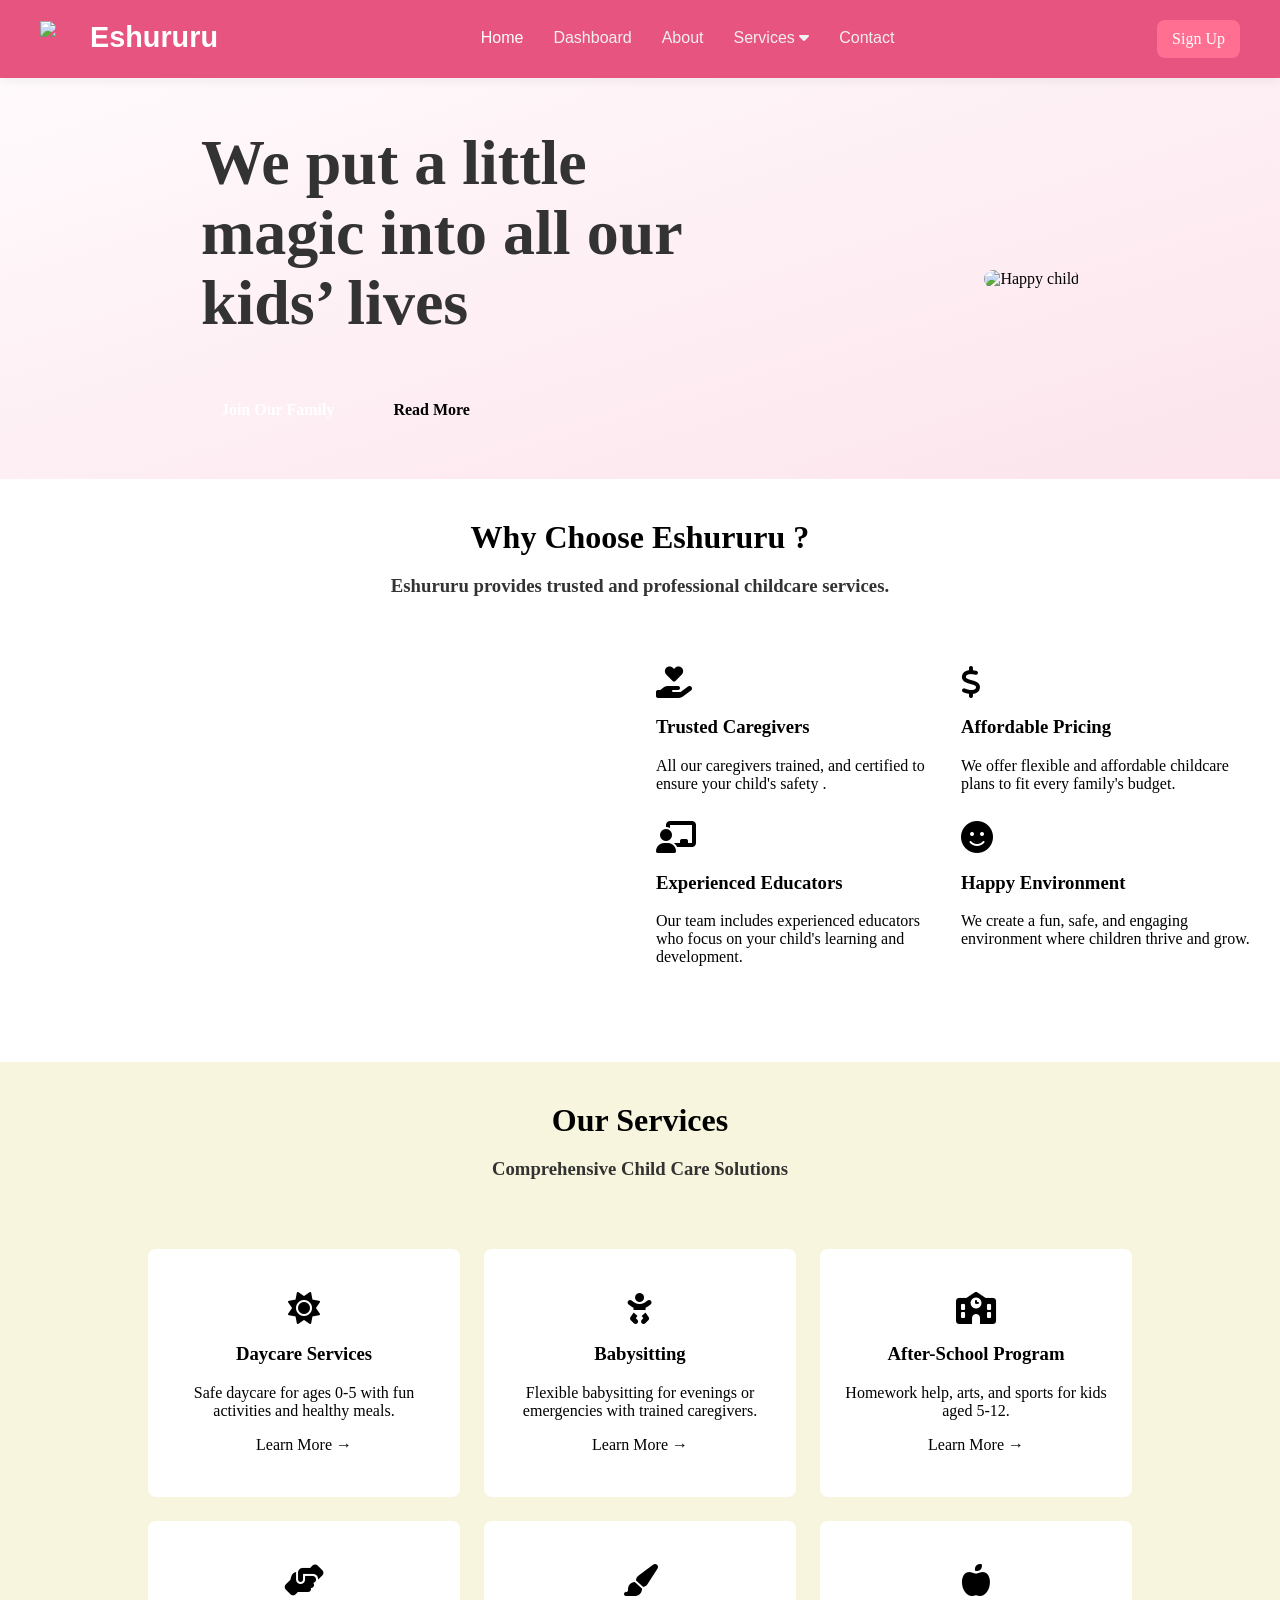
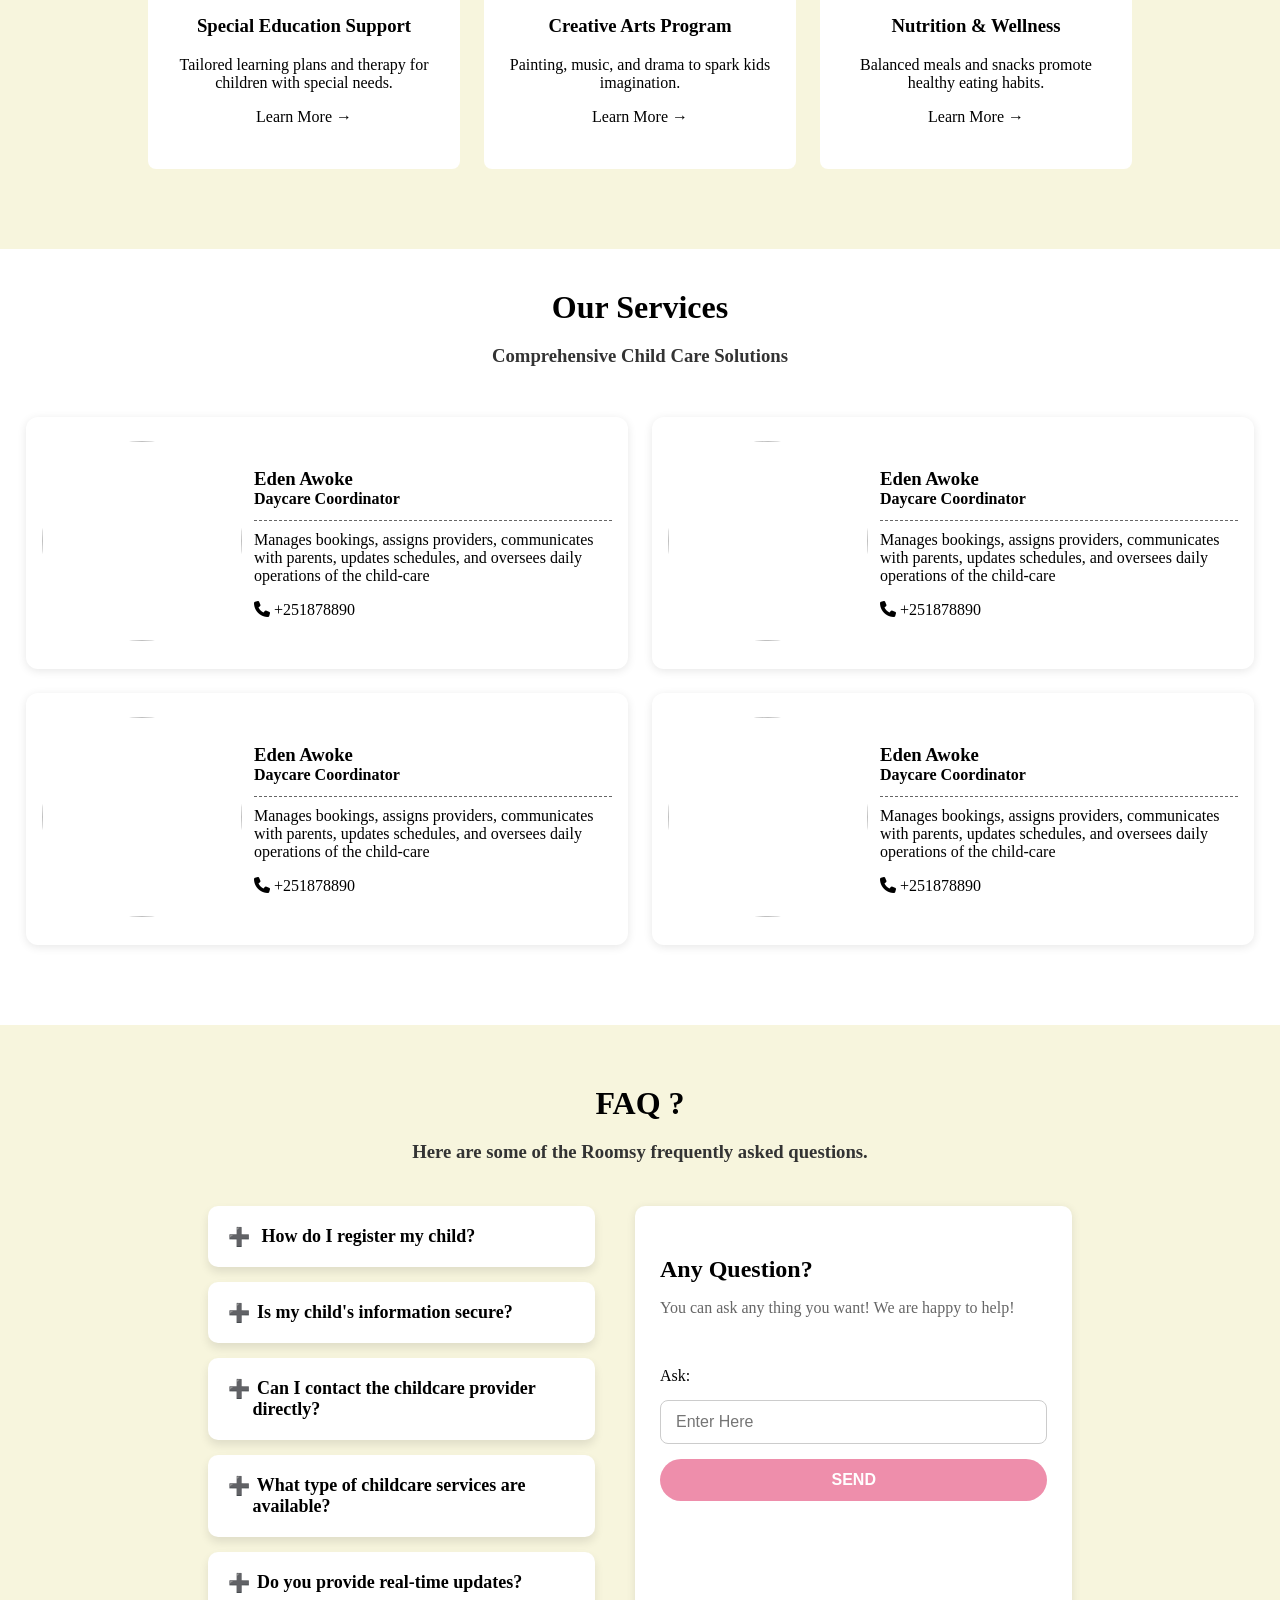
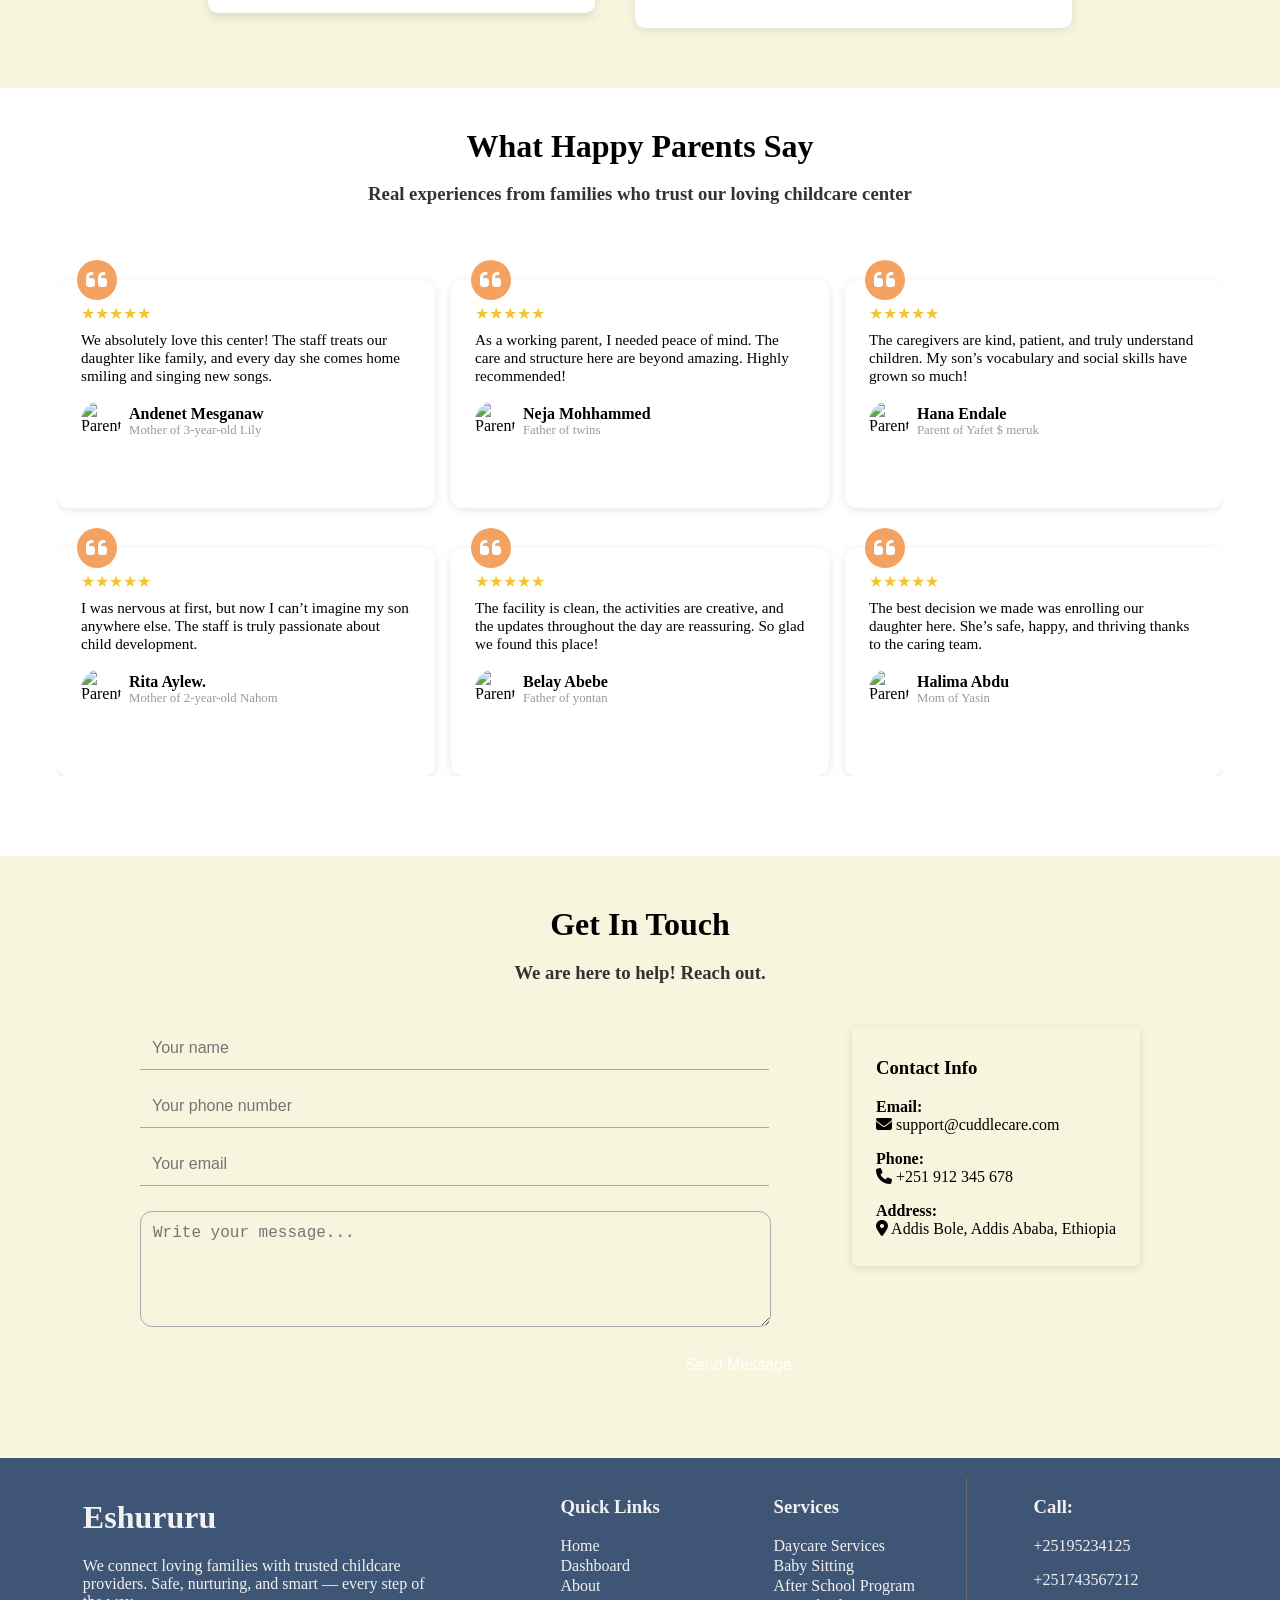
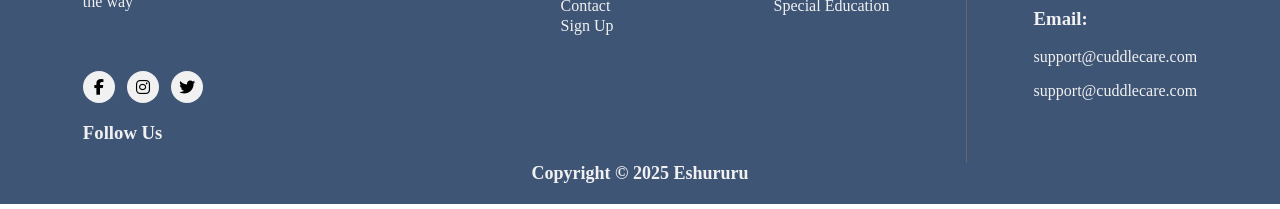
==== commit c4a190bb: "new one, after midnight" ====
--- a/frontend/index.html
+++ b/frontend/index.html
@@ -4,7 +4,7 @@
 <head>
   <meta charset="UTF-8">
   <meta name="viewport" content="width=device-width, initial-scale=1.0">
-  <title>Cuddle Care</title>
+  <title>Eshururu</title>
   <link rel="preconnect" href="https://fonts.googleapis.com">
   <link rel="preconnect" href="https://fonts.gstatic.com" crossorigin>
 
@@ -42,8 +42,8 @@
           <span class="highlight">kids’ lives</span>
         </h1>
         <div class="btn-group">
-          <a href="#" class="btn primary">Join Our Family</a>
-          <a href="#" class="btn secondary">Read More</a>
+          <a href="./pages/getStarted.html" class="btn primary">Join Our Family</a>
+          <a href="./pages/about.html" class="btn secondary">Read More</a>
         </div>
       </div>
       <div class="image">
